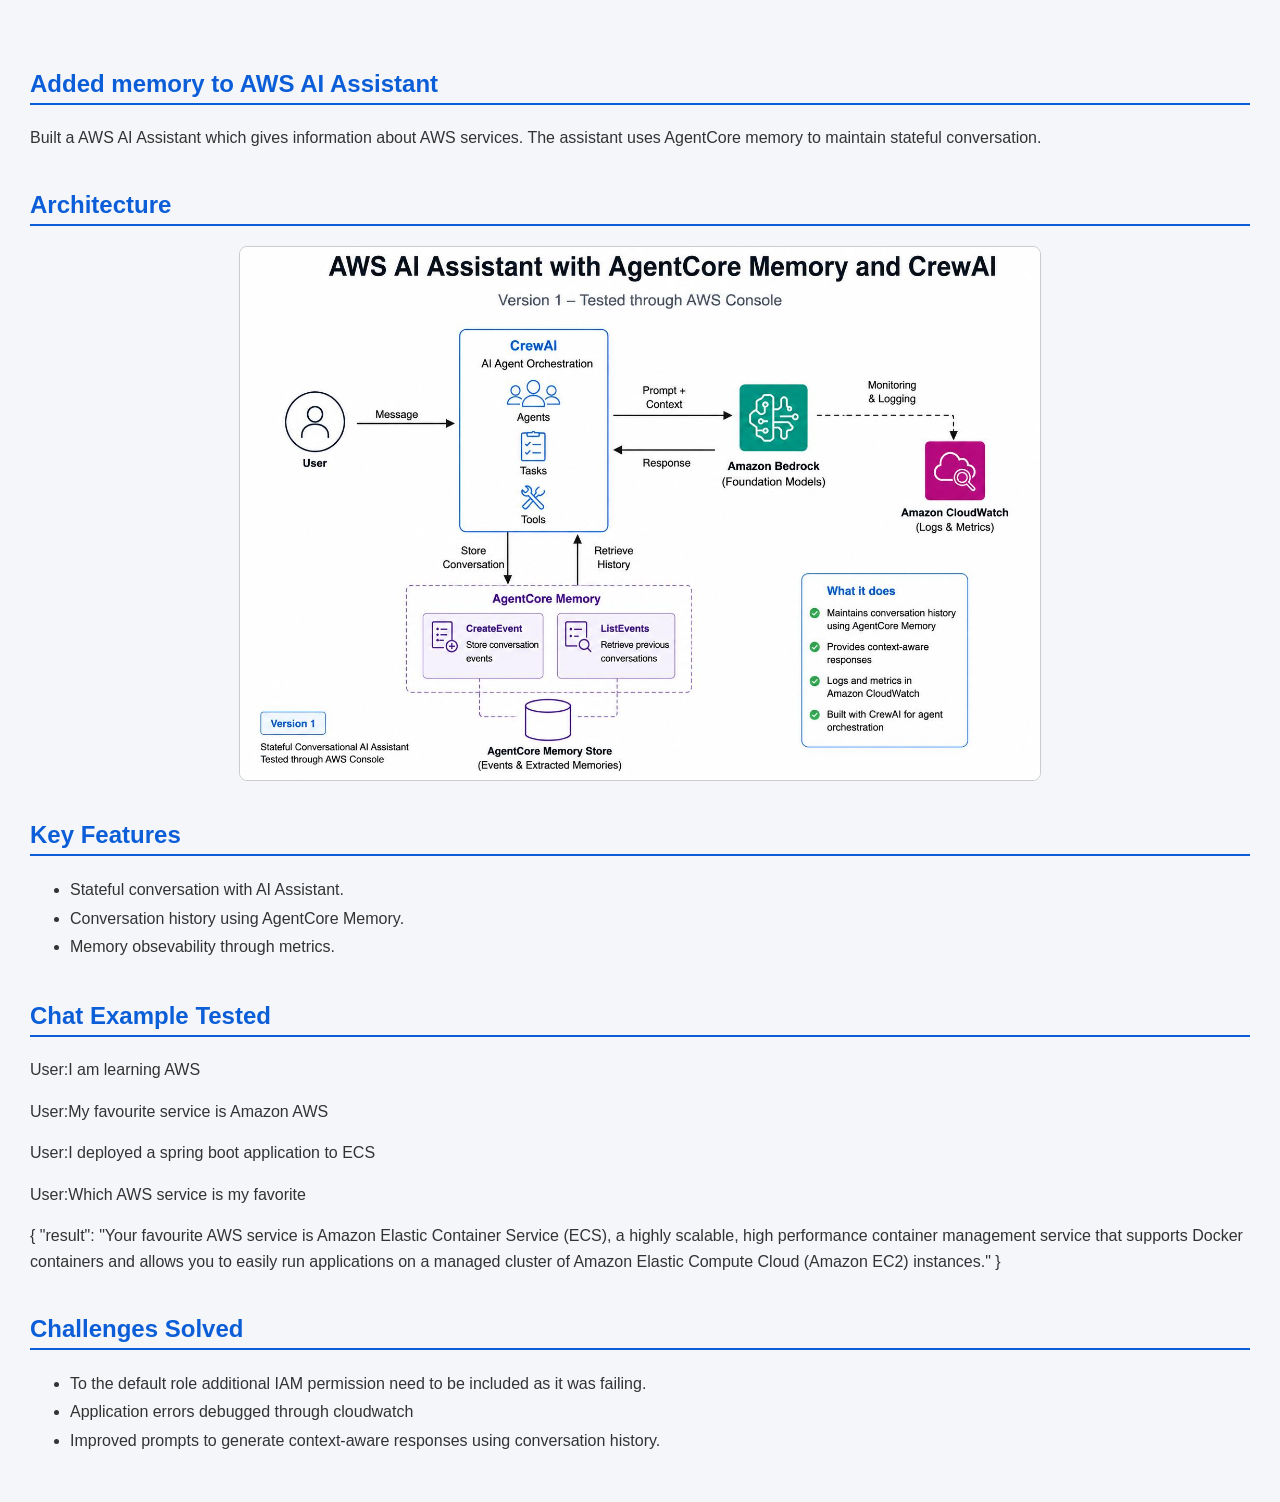
==== memory.html @ d31f687b "Added agentcore memory project" ====
<html>
   
<head>
    <meta charset="UTF-8">
    <meta name="viewport" content="width=device-width, initial-scale=1.0">

    <title>AWS Portfolio</title>

    <link rel="stylesheet" href="style.css">
</head>
<body>
    <h2>Added memory to AWS AI Assistant</h2>
    <p>
      Built a AWS AI Assistant which gives information about AWS services.
      The assistant uses AgentCore memory to maintain stateful conversation.
    </p>
    <h2>Architecture</h2>
   
    <img src="images/memory.jpg"
         alt="Architecture Diagram"
         width="800">
    <h2>Key Features</h2>
    <ul>
        <li>Stateful conversation with AI Assistant.</li>
        <li>Conversation history using AgentCore Memory.</li>
        <li>Memory obsevability through metrics.</li>

    </ul>
     <h2>Chat Example Tested</h2>
       <p>User:I am learning AWS</p>
       <p>User:My favourite service is Amazon AWS</p>
       <p>User:I deployed a spring boot application to ECS</p>
       <p>User:Which AWS service is my favorite</p>
       <p>{
          "result": "Your favourite AWS service is Amazon Elastic Container Service (ECS), a highly scalable, high performance container management service that supports Docker containers and allows you to easily run applications on a managed cluster of Amazon Elastic Compute Cloud (Amazon EC2) instances."
           }
      </p>
    <h2>Challenges Solved</h2>

    <ul>
        <li>To the default role additional IAM permission need to be included as it was failing.</li>
        <li>Application errors debugged through cloudwatch</li>
        <li>Improved prompts to generate context-aware responses using conversation history.</li>
    </ul>
    </section>
    </div>
 </body>
 </html>
---- style.css ----
body {
    font-family: Arial, sans-serif;
    background-color: #f4f6f9;
    margin: 0;
    padding: 30px;
    color: #333;
}

h1 {
    text-align: center;
    color: #1f4e79;
}

h2 {
    color: #0b5ed7;
    border-bottom: 2px solid #0b5ed7;
    padding-bottom: 5px;
    margin-top: 40px;
}

p {
    line-height: 1.6;
    font-size: 16px;
}
.imgContainer{
    float:left;
}
.imgContainer1{
    float:down;
}
ul {
    line-height: 1.8;
}

img {
    display: block;
    margin: 20px auto;
    max-width: 100%;
    border: 1px solid #ccc;
    border-radius: 8px;
}

nav {
    background: #1f4e79;
    display: flex
}

nav a {
    flex:1;
    color: white;
    text-decoration: none;
    padding: 15px;
    font-weight: bold;
    text-align:center;
}
card {
    width: 350px;
    background: white;
    border-radius: 12px;
    padding: 20px;
    margin: 20px;
    box-shadow: 0 4px 12px rgba(0,0,0,0.15);
}

.card img {
    border-radius: 8px;
}

.card:hover {
    transform: translateY(-5px);
    transition: 0.3s;
}
nav a:hover {
    color: orange;
}

.project-grid {
    display: grid;
    grid-template-columns: repeat(2, 1fr);
    gap: 25px;
    margin-top: 40px;
}

.project-box {
    background: white;
    padding: 25px;
    border-radius: 15px;
    box-shadow: 0 5px 15px rgba(0,0,0,0.15);
    text-align: center;
    transition: 0.3s;
}

.project-box:hover {
    transform: translateY(-6px);
    box-shadow: 0 10px 20px rgba(0,0,0,0.25);
}

@media (max-width:768px) {
    .project-grid {
        grid-template-columns: 1fr;
    }
}

section {
    padding: 40px;
}
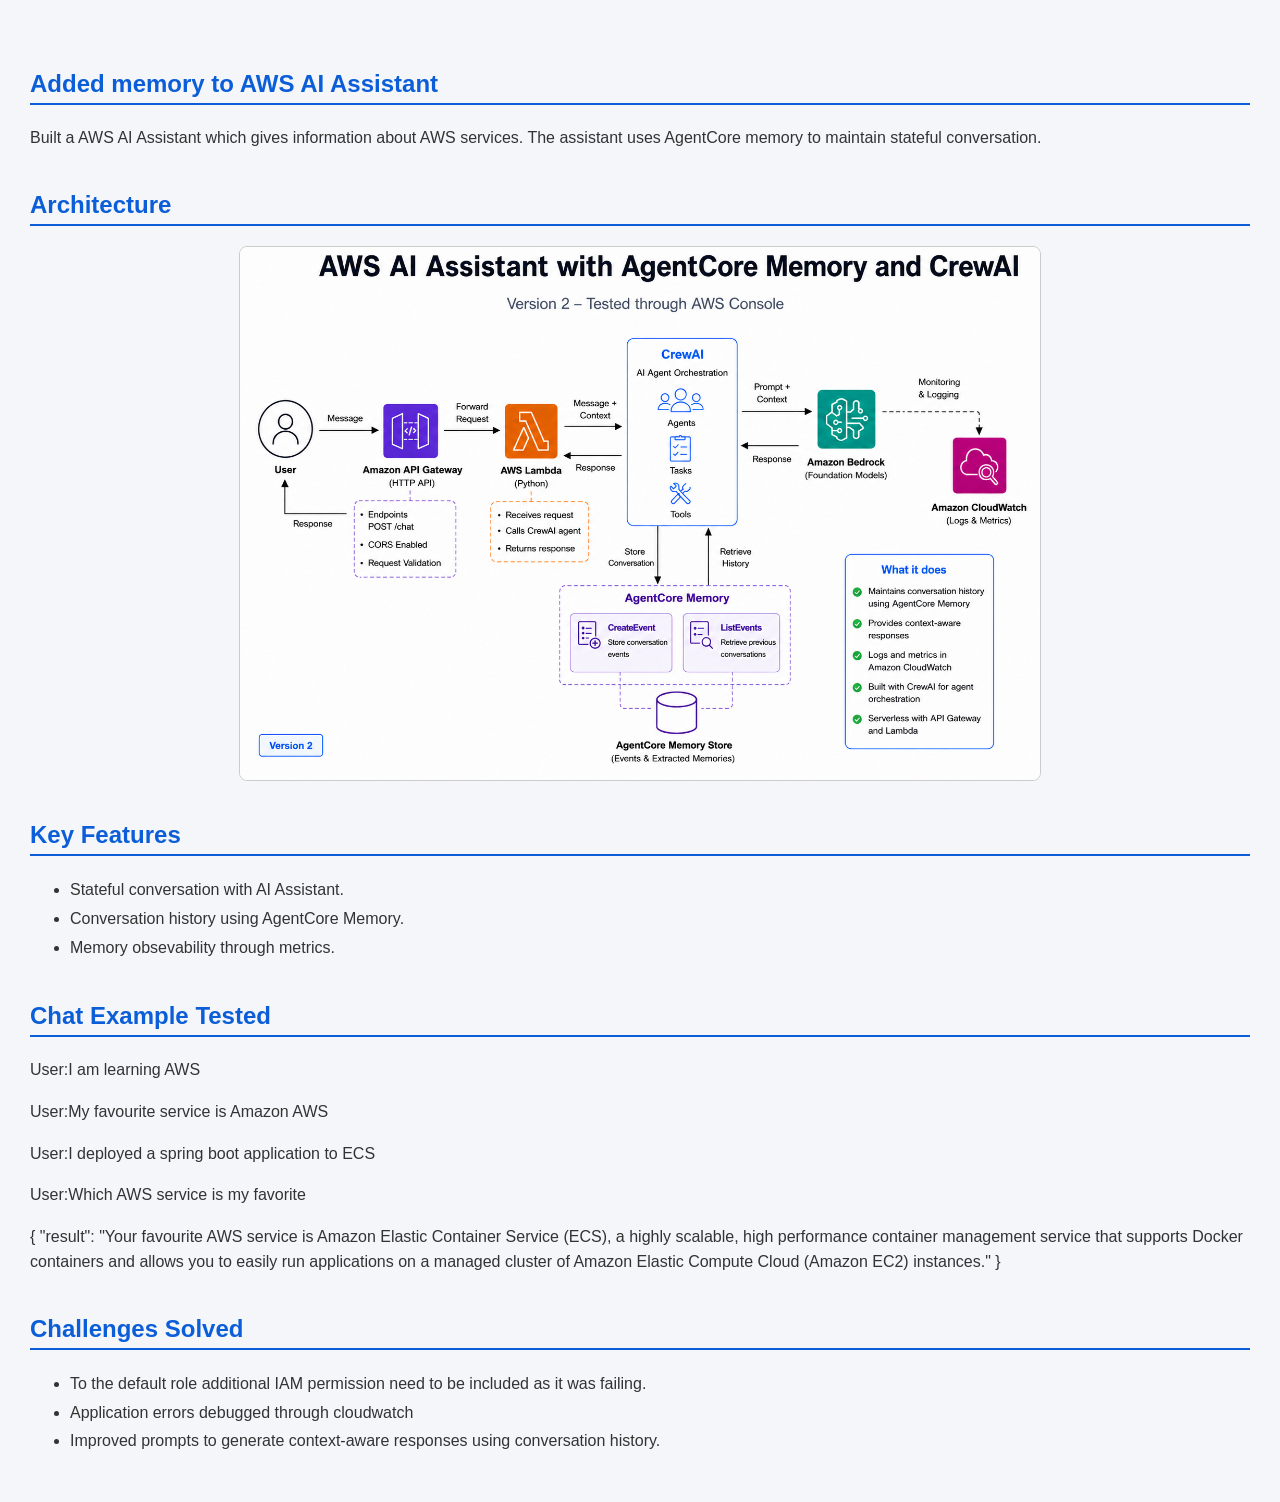
==== commit e2a49e05: "Changed the image to add gw and lambda" ====
--- a/memory.html
+++ b/memory.html
@@ -16,7 +16,7 @@
     </p>
     <h2>Architecture</h2>
    
-    <img src="images/memory.jpg"
+    <img src="images/memory.png"
          alt="Architecture Diagram"
          width="800">
     <h2>Key Features</h2>
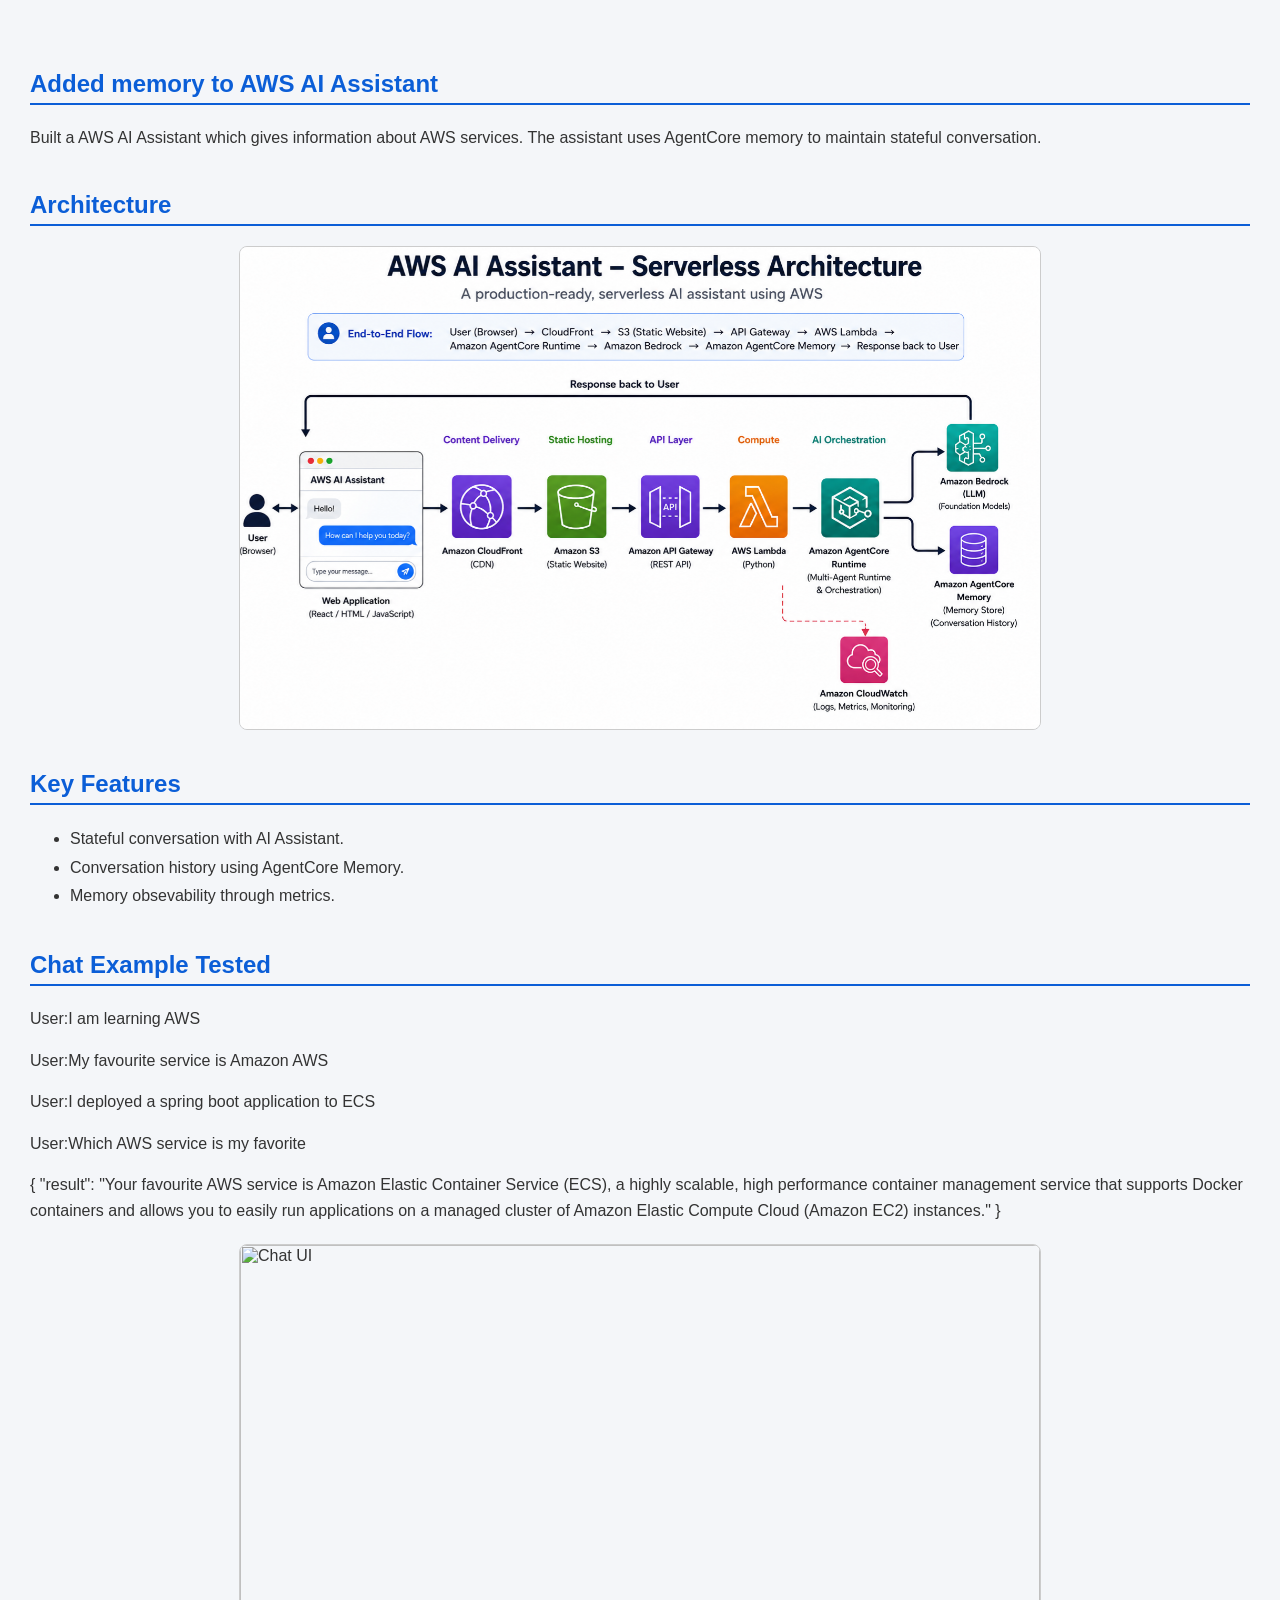
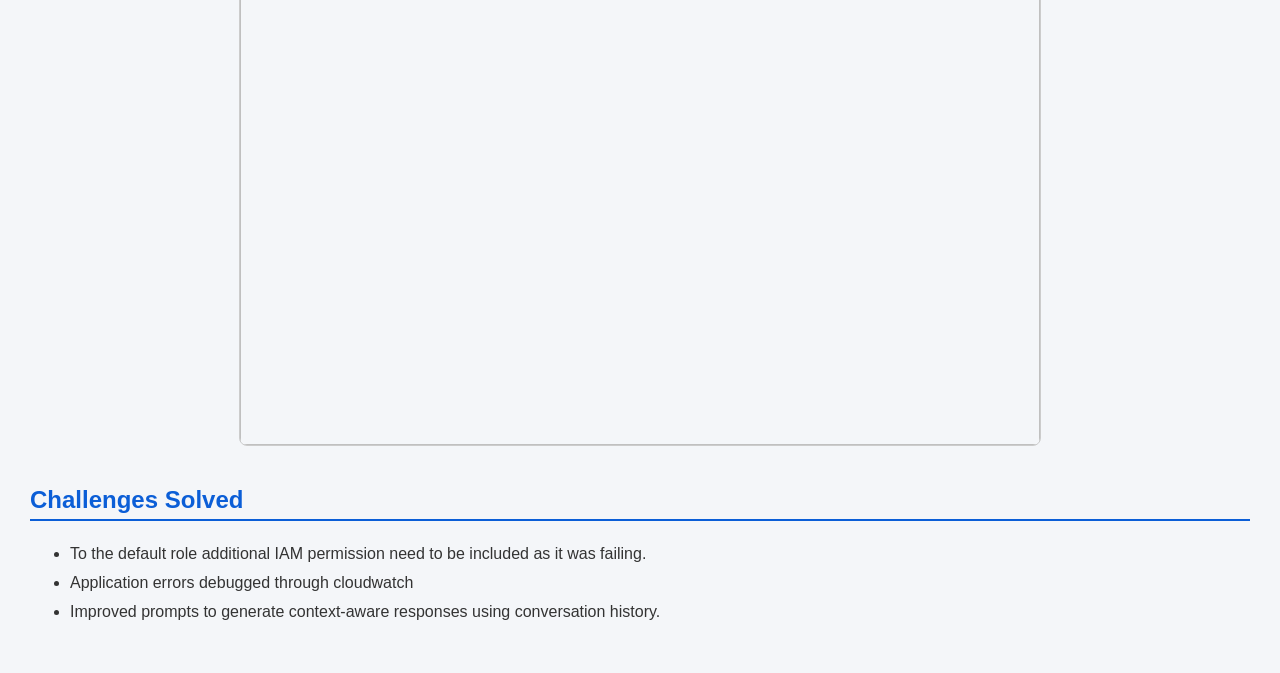
==== commit 771c689e: "Add files via upload" ====
--- a/memory.html
+++ b/memory.html
@@ -16,7 +16,7 @@
     </p>
     <h2>Architecture</h2>
    
-    <img src="images/memory.png"
+    <img src="images/assistantserverless.png"
          alt="Architecture Diagram"
          width="800">
     <h2>Key Features</h2>
@@ -35,6 +35,9 @@
           "result": "Your favourite AWS service is Amazon Elastic Container Service (ECS), a highly scalable, high performance container management service that supports Docker containers and allows you to easily run applications on a managed cluster of Amazon Elastic Compute Cloud (Amazon EC2) instances."
            }
       </p>
+       <img src="images/assistant.png"
+         alt="Chat UI"
+         width="800">
     <h2>Challenges Solved</h2>
 
     <ul>
--- a/style.css
+++ b/style.css
@@ -103,4 +103,4 @@
 
 section {
     padding: 40px;
-}
+}
